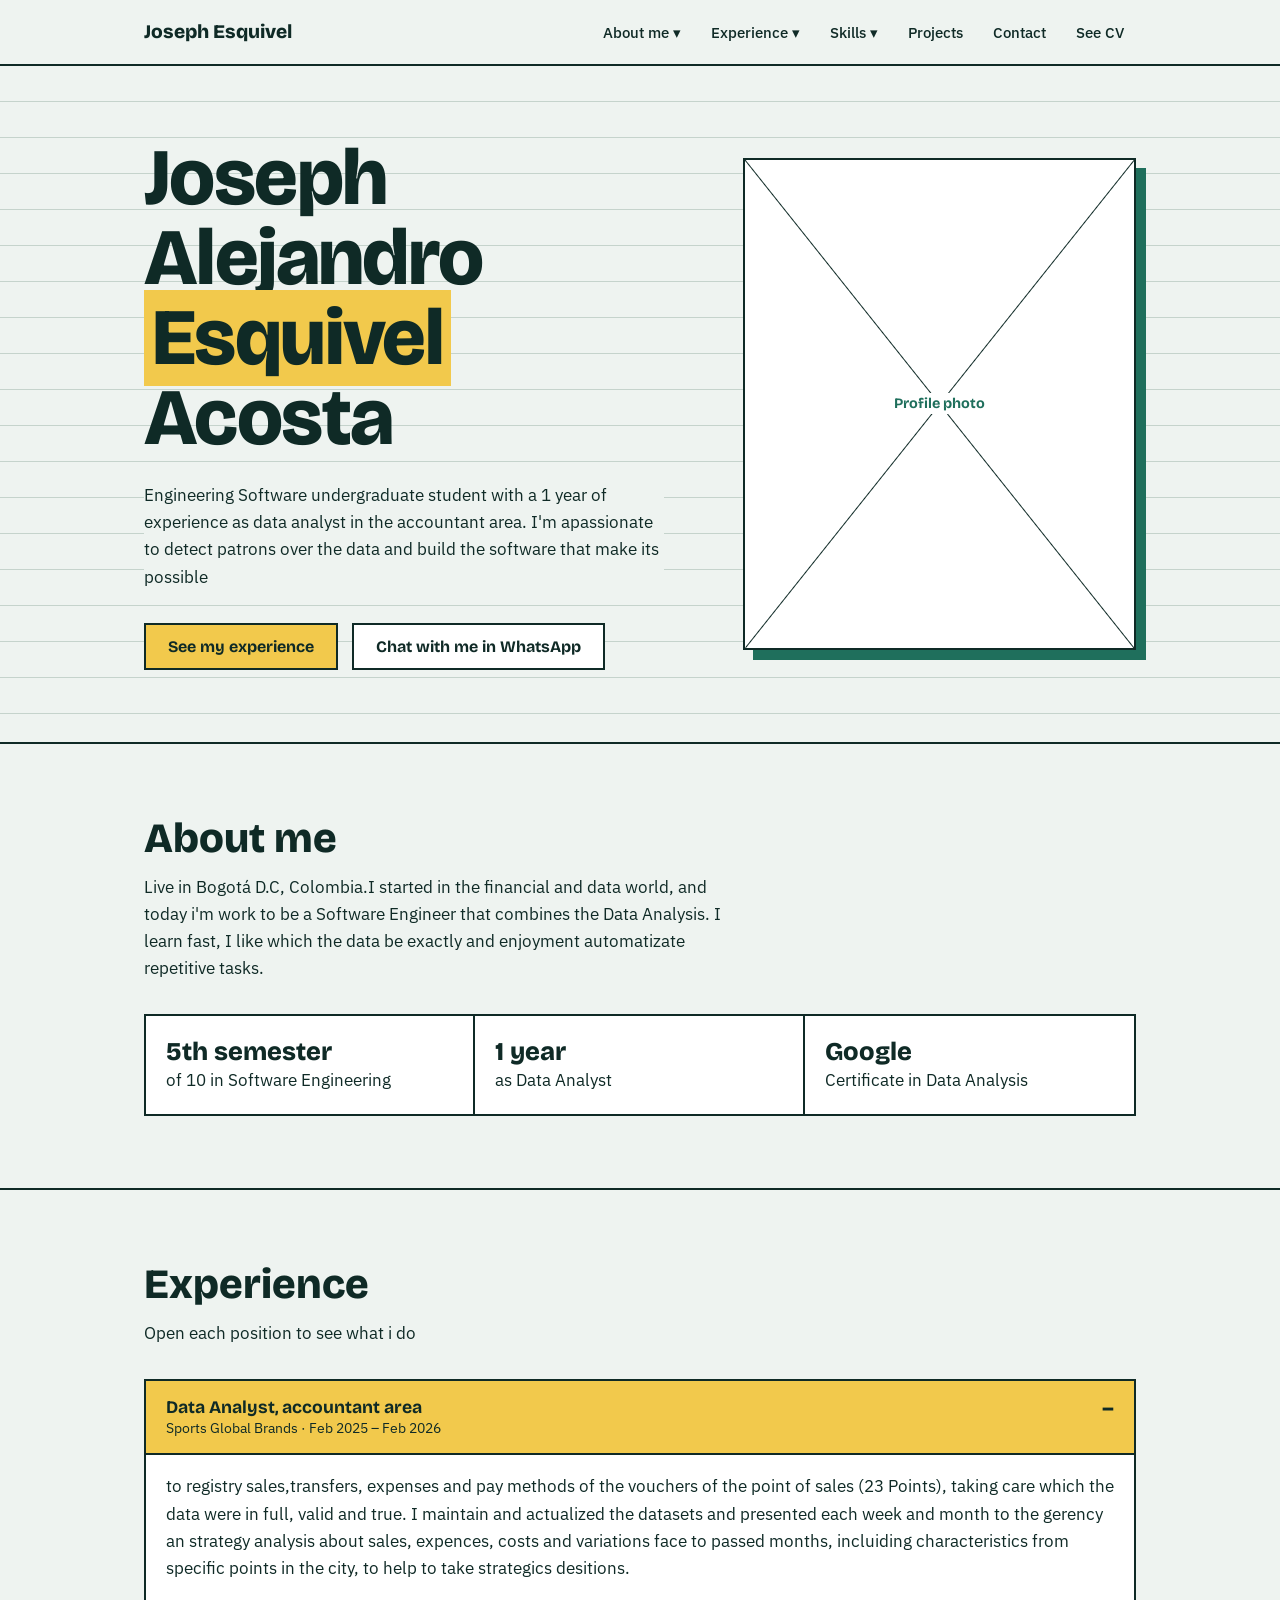
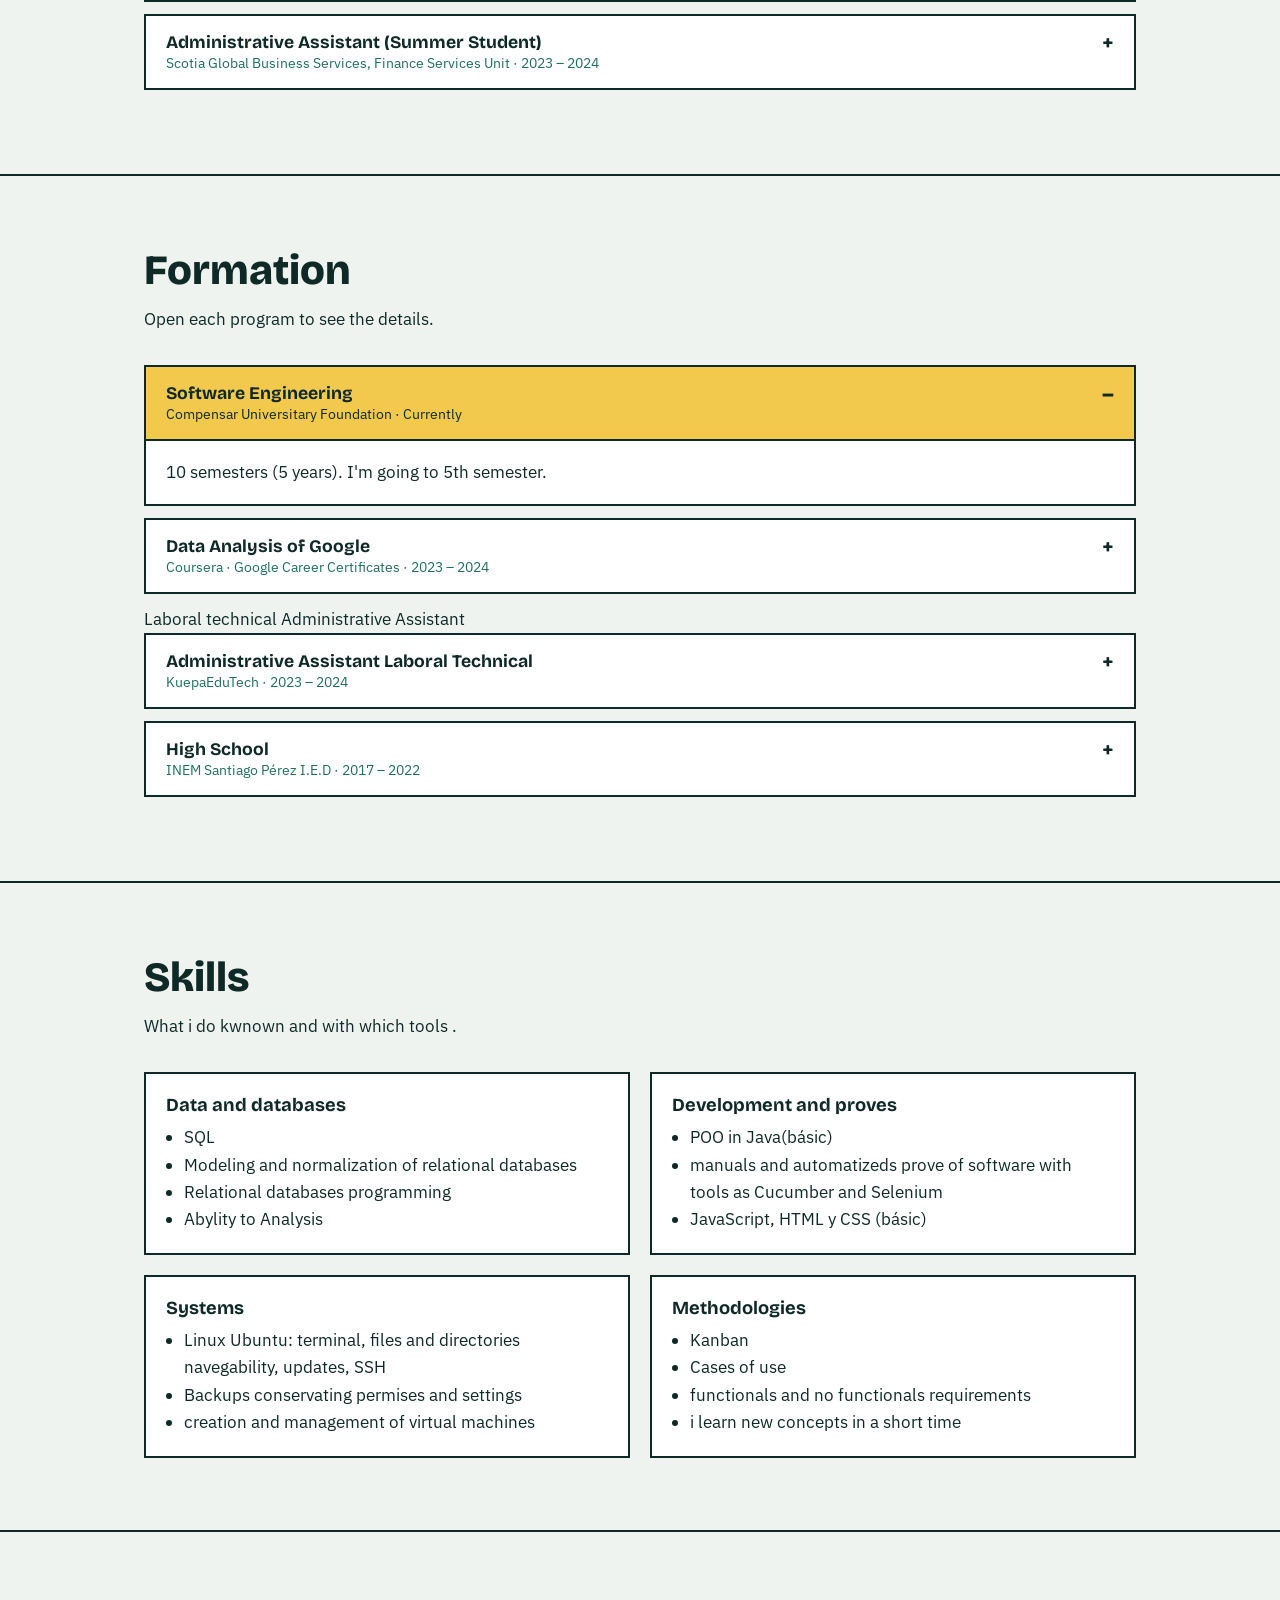
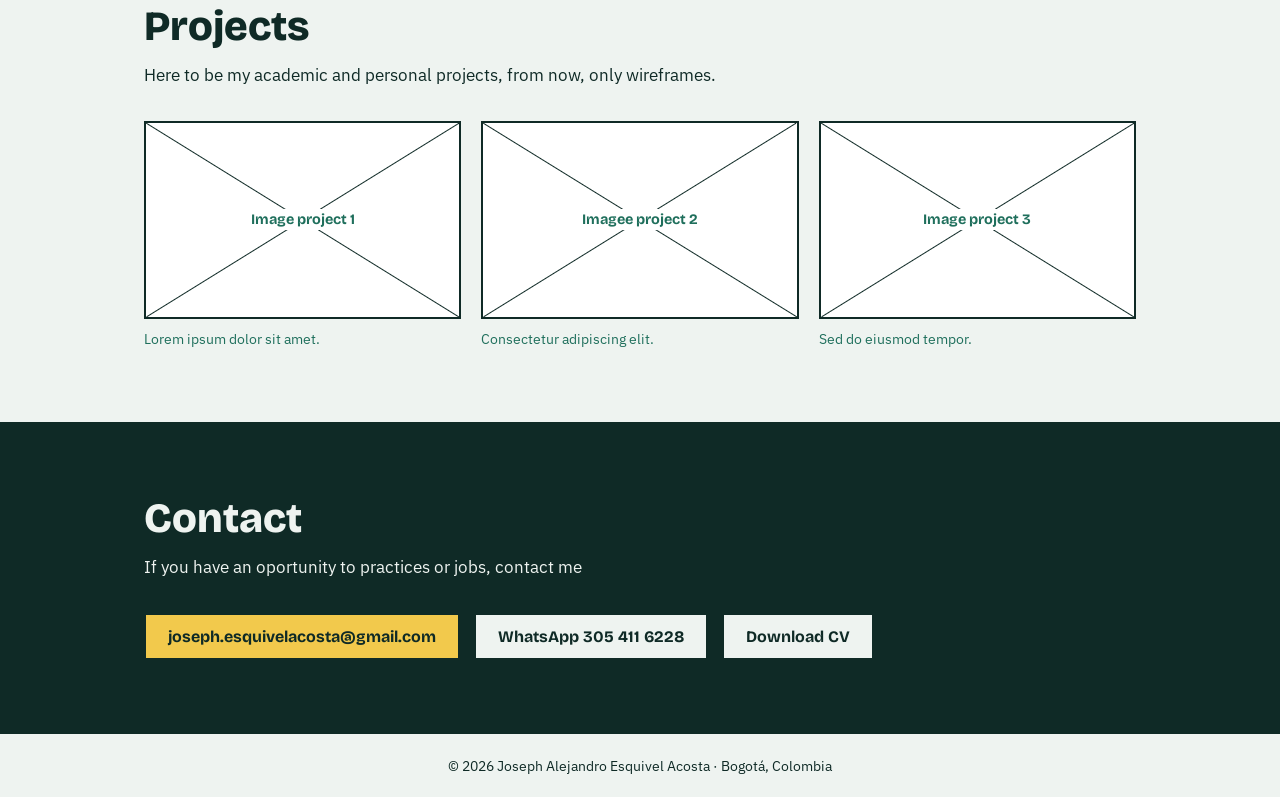
==== index.html @ 25f78097 "Add files via upload" ====
<!DOCTYPE html>
<html lang="es">
<head>
<meta charset="UTF-8">
<meta name="viewport" content="width=device-width, initial-scale=1">
<title>Joseph Esquivel | Portafolio</title>
<link rel="preconnect" href="https://fonts.googleapis.com">
<link rel="preconnect" href="https://fonts.gstatic.com" crossorigin>
<link href="https://fonts.googleapis.com/css2?family=Bricolage+Grotesque:wght@500;700;800&family=IBM+Plex+Sans:wght@400;500&display=swap" rel="stylesheet">
<link rel="stylesheet" href="styles.css">
</head>
<body>

<header>
  <nav class="wrap" aria-label="Principal">
    <a class="logo" href="index.html">Joseph Esquivel</a>
    <button class="burger" aria-expanded="false" aria-controls="menu">Menú</button>
    <ul class="menu" id="menu">
      <li>
        <button aria-expanded="false">About me</button>
        <ul class="drop">
          <li><a href="#sobre-mi">Profile<small>Software Engineering, 5th Semester </small></a></li>
          <li><a href="#formacion">Education<small>UCompensar, Google, Kuepa, INEM</small></a></li>
        </ul>
      </li>
      <li>
        <button aria-expanded="false">Experience</button>
        <ul class="drop">
          <li><a href="#sports">Sports Global Brands<small> Data Analyst accountant area · February 2025 –  February 2026</small></a></li>
          <li><a href="#scotia">Scotia Global Business Services<small>Administrative Assistant· 2023 – 2024</small></a></li>
        </ul>
      </li>
      <li>
        <button aria-expanded="false">Skills</button>
        <ul class="drop">
          <li><a href="#habilidades">Data and databases<small>SQL, modeling data, normalization data</small></a></li>
          <li><a href="#habilidades">Development and proves<small>Java, Cucumber, Selenium, web</small></a></li>
          <li><a href="#habilidades">Systems and agile methodologies <small>Linux, SSH, Virtual machines, Kanban</small></a></li>
        </ul>
      </li>
      <li><a href="#proyectos">Projects</a></li>
      <li><a href="#contacto">Contact</a></li>
      <li><a class="btn" href="CV%20Joseph%20Esquivel.pdf" target="_blank" rel="noopener">See CV</a></li>
    </ul>
  </nav>
</header>

<main>
  <div class="hero" id="inicio">
    <div class="wrap">
      <div>
        <h1>Joseph Alejandro <span>Esquivel</span> Acosta</h1>
        <p class="lead">Engineering Software undergraduate student with a 1 year of experience as data analyst in the accountant area. I'm apassionate to detect patrons over the data and build the software that make its possible</p>
        <div class="cta">
          <a class="btn" href="#experiencia">See my experience</a>
          <a class="btn alt" href="https://wa.me/573054116228" target="_blank" rel="noopener">Chat with me in WhatsApp</a>
        </div>
      </div>
      <div class="ph photo" role="img" aria-label="Espacio para foto de perfil"><span>Profile photo</span></div>
    </div>
  </div>

  <section id="sobre-mi">
    <div class="wrap">
      <h2>About me</h2>
      <p class="sub">Live in Bogotá D.C, Colombia.I started in the financial and data world, and today i'm work to be a Software Engineer that combines the Data Analysis. I learn fast, I like which the data be exactly and enjoyment automatizate repetitive tasks.</p>
      <div class="stats">
        <div><b>5th semester</b>of  10 in Software Engineering</div>
        <div><b>1 year</b>as Data Analyst</div>
        <div><b>Google</b>Certificate in Data Analysis</div>
      </div>
    </div>
  </section>

  <section id="experiencia">
    <div class="wrap">
      <h2>Experience</h2>
      <p class="sub">Open each position to see what i do</p> 
      <details id="sports" open>
        <summary><span> Data Analyst, accountant area <em>Sports Global Brands · Feb 2025 – Feb 2026</em></span></summary>
        <div class="det">to registry sales,transfers, expenses and pay methods of the vouchers of the point of sales (23 Points), taking care which the data  were in full, valid and true. I maintain and actualized the datasets and presented each week and month to the gerency an strategy analysis about sales, expences, costs and variations face to passed months, incluiding characteristics from specific points in the city, to help to take strategics desitions.</div>
      </details>
      <details id="scotia">
        <summary><span> Administrative Assistant (Summer Student)<em>Scotia Global Business Services, Finance Services Unit · 2023 – 2024</em></span></summary>
        <div class="det">I to help in the registry of vouchers by providers, and assign tax witholdings, manage legalices and smash cash box. create accountant suports and providers in the system, I do tracking emails and manage the accountant software 'PeopleSoft'. In excel, i do consults, cleaning and data manipulating about providers</div>
      </details>
    </div>
  </section>

  <section id="formacion">
    <div class="wrap">
      <h2>Formation</h2>
      <p class="sub">Open each program to see the details.</p> 
      <details open>
        <summary><span>Software Engineering<em> Compensar Universitary Foundation · Currently </em></span></summary>
        <div class="det">10 semesters (5 years). I'm going to 5th semester.</div>
      </details>
      <details>
        <summary><span>Data Analysis of Google <em>Coursera · Google Career Certificates · 2023 – 2024</em></span></summary>
        <div class="det">Certificate by 9 months,  2023-2 to 2024-1.</div>
      </details>
      Laboral technical Administrative Assistant
      <details>
        <summary><span>Administrative Assistant Laboral Technical <em>KuepaEduTech · 2023 – 2024</em></span></summary>
        <div class="det">Technical program by 1 year.</div>
      </details>
      <details>
        <summary><span>High School<em>INEM Santiago Pérez I.E.D · 2017 – 2022</em></span></summary>
        <div class="det">6 years,  2017-1 to 2022-2.</div>
      </details>
    </div>
  </section>

  <section id="habilidades">
    <div class="wrap">
      <h2>Skills</h2>
      <p class="sub">What i do kwnown and  with which tools .</p>
      <div class="skills">
        <article><h3>Data and databases</h3><ul><li>SQL</li><li>Modeling and normalization of relational databases</li><li>Relational databases programming</li><li>Abylity to Analysis</li></ul></article>
        <article><h3>Development and proves</h3><ul><li>POO in Java(básic)</li><li>manuals and automatizeds prove of software with tools as Cucumber and Selenium</li><li>JavaScript, HTML y CSS (básic)</li></ul></article>
        <article><h3>Systems</h3><ul><li>Linux Ubuntu: terminal, files and directories navegability, updates, SSH</li><li>Backups conservating permises and settings</li><li>creation and management of virtual machines</li></ul></article>
        <article><h3>Methodologies</h3><ul><li>Kanban</li><li>Cases of use</li><li>functionals and no functionals requirements</li> <li> i learn new concepts in a short time</li></ul></article>
      </div>
    </div>
  </section>

  <section id="proyectos">
    <div class="wrap">
      <h2>Projects</h2>
      <p class="sub">Here to be my academic and personal projects, from now, only wireframes.</p> 
      <div class="wire">
        <div><div class="ph"><span>Image project 1</span></div><p>Lorem ipsum dolor sit amet.</p></div>
        <div><div class="ph"><span>Imagee project 2</span></div><p>Consectetur adipiscing elit.</p></div>
        <div><div class="ph"><span>Image project  3</span></div><p>Sed do eiusmod tempor.</p></div>
      </div>
    </div>
  </section>

  <section id="contacto">
    <div class="wrap">
      <h2>Contact</h2>
      <p class="sub"> If you have an oportunity to practices or jobs, contact me</p>
      <div class="cta">
        <a class="btn" href="mailto:joseph.esquivelacosta@gmail.com">joseph.esquivelacosta@gmail.com</a>
        <a class="btn alt" href="https://wa.me/573054116228" target="_blank" rel="noopener">WhatsApp 305 411 6228</a>
        <a class="btn alt" href="CV Joseph Esquivel.pdf" target="_blank" rel="noopener">Download CV</a>
      </div>
    </div>
  </section>
</main>

<footer>© 2026 Joseph Alejandro Esquivel Acosta · Bogotá, Colombia</footer>

<script src="script.js"></script>
</body>
</html>
---- styles.css ----
:root {
  --paper: #EEF3F0;   
  --ink:   #0F2A26;   
  --green: #1F6F5C;   
  --mark:  #F2C94C;  
  --line:  #C5D3CC; 
  --white: #fff;

  --head: 'Bricolage Grotesque', 'Trebuchet MS', sans-serif; 
  --body: 'IBM Plex Sans', 'Segoe UI', sans-serif;            
}




* {
  box-sizing: border-box;
  margin: 0;
  padding: 0;
}

html {
  scroll-behavior: smooth;    
  scroll-padding-top: 72px;   
}

body {
  font-family: var(--body);
  background: var(--paper);
  color: var(--ink);
  line-height: 1.6;        
  font-size: 17px;
}

a {
  color: inherit;          
}


:focus-visible {
  outline: 3px solid var(--green);
  outline-offset: 3px;
}


.wrap {
  max-width: 1040px;
  margin: 0 auto;              
  padding: 0 24px;
}




header {
  position: sticky;           
  top: 0;
  z-index: 10;                 
  background: var(--paper);
  border-bottom: 2px solid var(--ink);
}

nav {
  display: flex;              
  align-items: center;        
  justify-content: space-between; 
  height: 64px;
}

.logo {
  font-family: var(--head);
  font-weight: 800;
  font-size: 1.2rem;
  text-decoration: none;        
}


.menu {
  display: flex;
  gap: 6px;                    
  list-style: none;          
  align-items: center;
}

.menu > li {
  position: relative;         
}


.menu button,
.menu > li > a {
  font: 500 .95rem var(--body);
  background: none;
  border: 0;
  padding: 8px 12px;
  cursor: pointer;           
  color: var(--ink);
  text-decoration: none;
  display: block;
}


.menu button:hover,
.menu > li > a:hover {
  background: var(--mark);
}


.menu button::after {
  content: " ▾";
}


.drop {
  display: none;
  position: absolute;        
  top: 100%;
  left: 0;
  min-width: 260px;
  background: var(--white);
  border: 2px solid var(--ink);
  padding: 6px;
  list-style: none;
}

.drop.open {
  display: block;           
}

.drop a {
  display: block;
  padding: 8px 10px;
  text-decoration: none;
  font-size: .92rem;
}

.drop a:hover {
  background: var(--paper);
}

.drop small {
  display: block;
  color: var(--green);
  font-size: .8rem;
}

.burger {
  display: none;
  font: 500 .95rem var(--body);
  background: var(--ink);
  color: var(--paper);
  border: 0;
  padding: 8px 14px;
  cursor: pointer;
}




.btn {
  display: inline-block;
  font: 700 1rem var(--head);
  padding: 12px 22px;
  border: 2px solid var(--ink);
  text-decoration: none;
  background: var(--mark);
  color: var(--ink);
  transition: transform .15s;  
}

.btn:hover {
  transform: translate(-2px, -2px);
  box-shadow: 4px 4px 0 var(--ink);
}


.btn.alt {
  background: var(--white);
}



.hero {
  background-image: repeating-linear-gradient(transparent 0 35px, var(--line) 35px 36px);
  border-bottom: 2px solid var(--ink);
}


.hero .wrap {
  display: grid;
  grid-template-columns: 1.4fr 1fr;
  gap: 48px;
  align-items: center;
  padding-top: 72px;
  padding-bottom: 72px;
}


.hero h1 {
  font: 800 clamp(2.6rem, 7vw, 5rem) / 1 var(--head);
  letter-spacing: -.02em;
}


.hero h1 span {
  background: var(--mark);
  padding: 0 .1em;
}


.hero p.lead {
  margin: 24px 0 32px;
  max-width: 52ch;            
  background: var(--paper); 
  display: inline-block;
}


.cta {
  display: flex;
  gap: 14px;
  flex-wrap: wrap;             
}




.ph {
  background: var(--white);
  border: 2px solid var(--ink);
  display: flex;
  align-items: center;
  justify-content: center;    
  position: relative;
  color: var(--green);
  font: 700 .9rem var(--head);
}


.ph::before,
.ph::after {
  content: "";
  position: absolute;
  inset: 0;                   
  background: linear-gradient(to top right,
              transparent calc(50% - 1px),
              var(--ink) 50%,
              transparent calc(50% + 1px));
}

.ph::after {
  transform: scaleX(-1);       
}


.ph span {
  position: relative;
  z-index: 1;
  background: var(--white);
  padding: 2px 8px;
}

.photo {
  aspect-ratio: 4 / 5;
  box-shadow: 10px 10px 0 var(--green);
}




section {
  padding: 72px 0;             
  border-bottom: 2px solid var(--ink);
}

h2 {
  font: 800 clamp(1.8rem, 4vw, 2.6rem) / 1.1 var(--head);
  margin-bottom: 12px;
}


.sub {
  max-width: 60ch;
  margin-bottom: 32px;
}




.stats {
  display: grid;
  grid-template-columns: repeat(3, 1fr);
  gap: 0;
  border: 2px solid var(--ink);
  background: var(--white);
}

.stats div {
  padding: 20px;
  border-right: 2px solid var(--ink);   
}


.stats div:last-child {
  border: 0;
}

.stats b {
  font: 800 1.6rem var(--head);
  display: block;              
}




details {
  border: 2px solid var(--ink);
  background: var(--white);
  margin-bottom: 12px;
}

summary {
  cursor: pointer;
  padding: 16px 20px;
  font: 700 1.1rem var(--head);
  list-style: none;            
  display: flex;
  justify-content: space-between;
  gap: 12px;
}


summary::-webkit-details-marker {
  display: none;
}


summary::after {
  content: "+";
  font-size: 1.4rem;
  line-height: 1;
}

details[open] summary::after {
  content: "–";
}

details[open] summary {
  background: var(--mark);
  border-bottom: 2px solid var(--ink);
}


summary em {
  font: 400 .9rem var(--body);
  font-style: normal;         
  color: var(--green);
  display: block;
}

details[open] summary em {
  color: var(--ink);
}

.det {
  padding: 18px 20px;
}



.skills {
  display: grid;
  grid-template-columns: repeat(2, 1fr);
  gap: 20px;
}

.skills article {
  border: 2px solid var(--ink);
  background: var(--white);
  padding: 20px;
}

.skills h3 {
  font: 700 1.15rem var(--head);
  margin-bottom: 8px;
}

.skills ul {
  padding-left: 18px;         
}

.wire {
  display: grid;
  grid-template-columns: repeat(3, 1fr);
  gap: 20px;
}

.wire .ph {
  aspect-ratio: 16 / 10;     
}

.wire p {
  font-size: .9rem;
  margin-top: 8px;
  color: var(--green);
}



#contacto {
  background: var(--ink);
  color: var(--paper);
}

#contacto .btn.alt {
  background: var(--paper);
}

footer {
  padding: 20px 0;
  text-align: center;
  font-size: .9rem;
}



@media (max-width: 760px) {

  /* Aparece el botón "Menú" */
  .burger {
    display: block;
  }


  .menu {
    display: none;
    position: absolute;
    top: 64px;
    left: 0;
    right: 0;
    background: var(--paper);
    flex-direction: column;
    align-items: stretch;
    border-bottom: 2px solid var(--ink);
    padding: 8px 24px 16px;
  }

  .menu.open {
    display: flex;
  }


  .drop {
    position: static;
    border-width: 0 0 0 4px;
    margin: 0 0 6px 8px;
  }


  .hero .wrap,
  .skills,
  .wire {
    grid-template-columns: 1fr;
  }

  .photo {
    max-width: 320px;
  }

  .stats {
    grid-template-columns: 1fr;
  }


  .stats div {
    border-right: 0;
    border-bottom: 2px solid var(--ink);
  }
}



@media (prefers-reduced-motion: reduce) {
  * {
    transition: none !important;
    scroll-behavior: auto !important;
  }
}
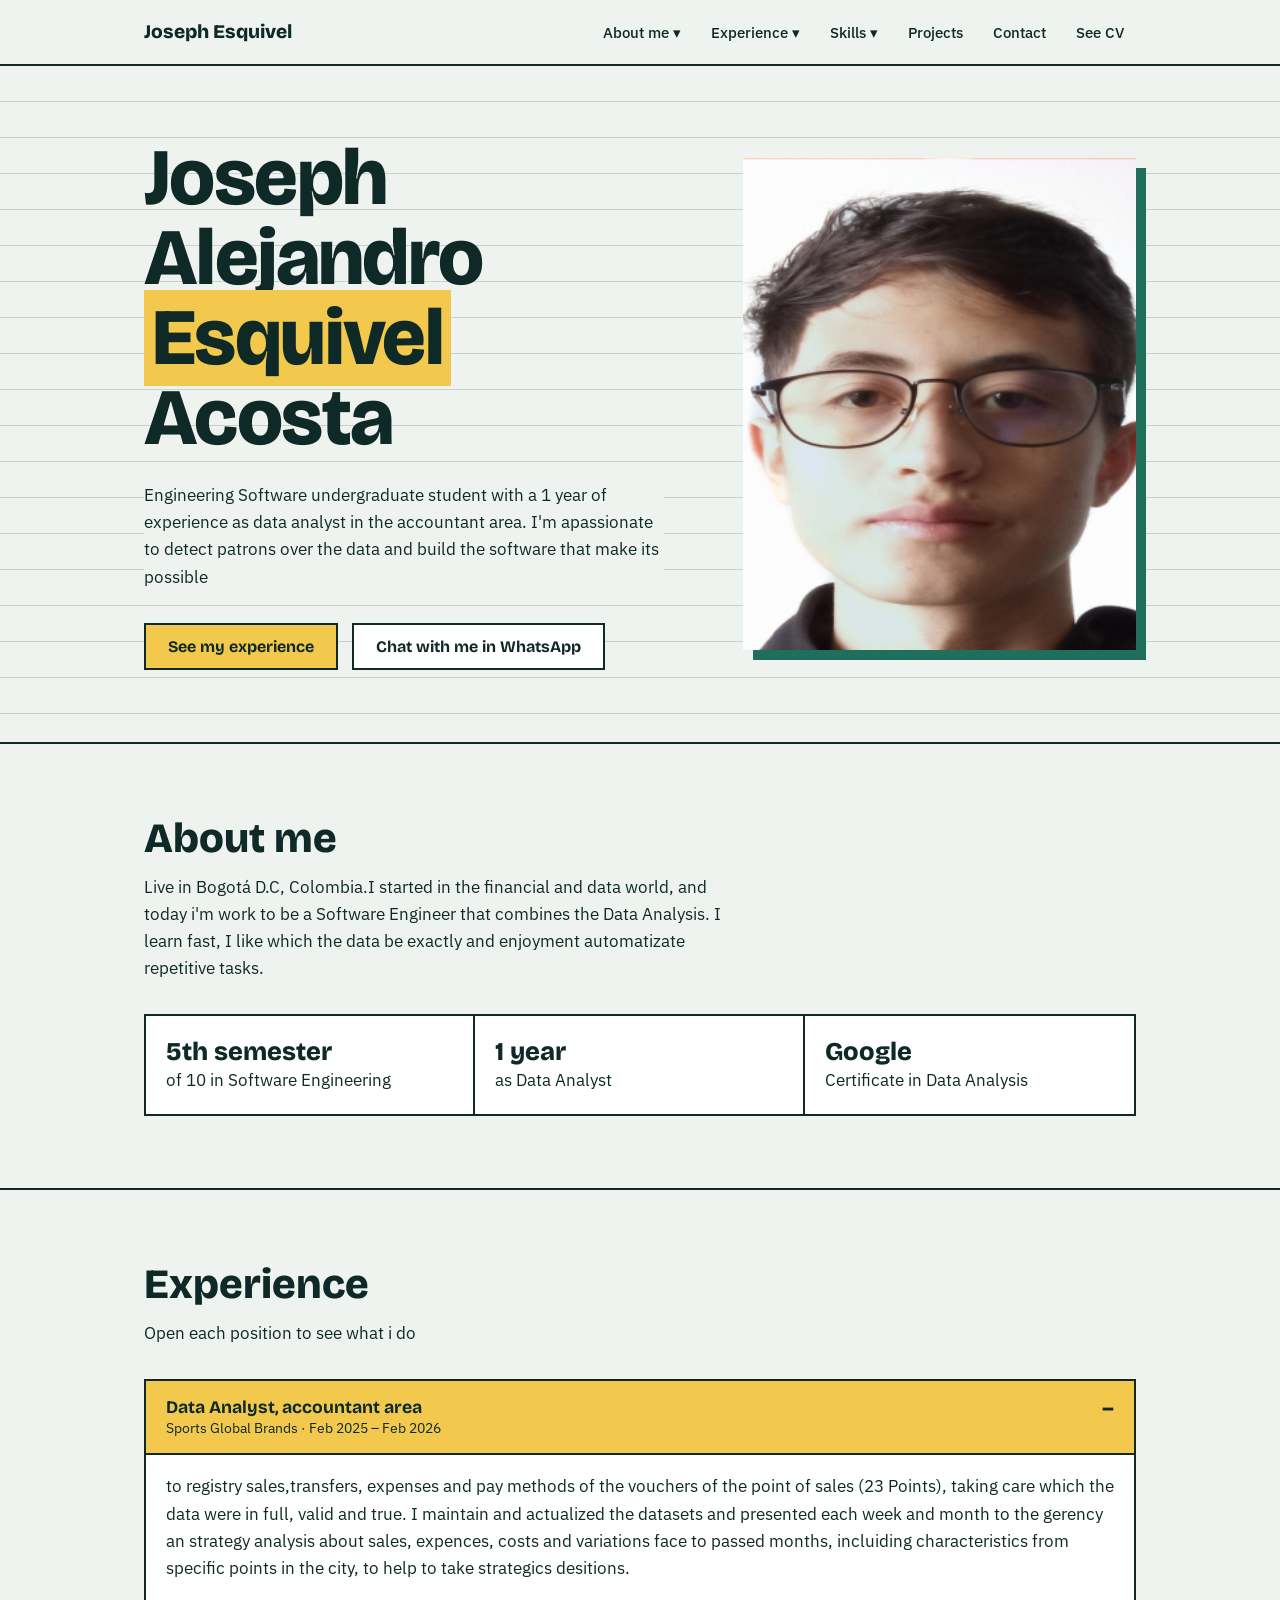
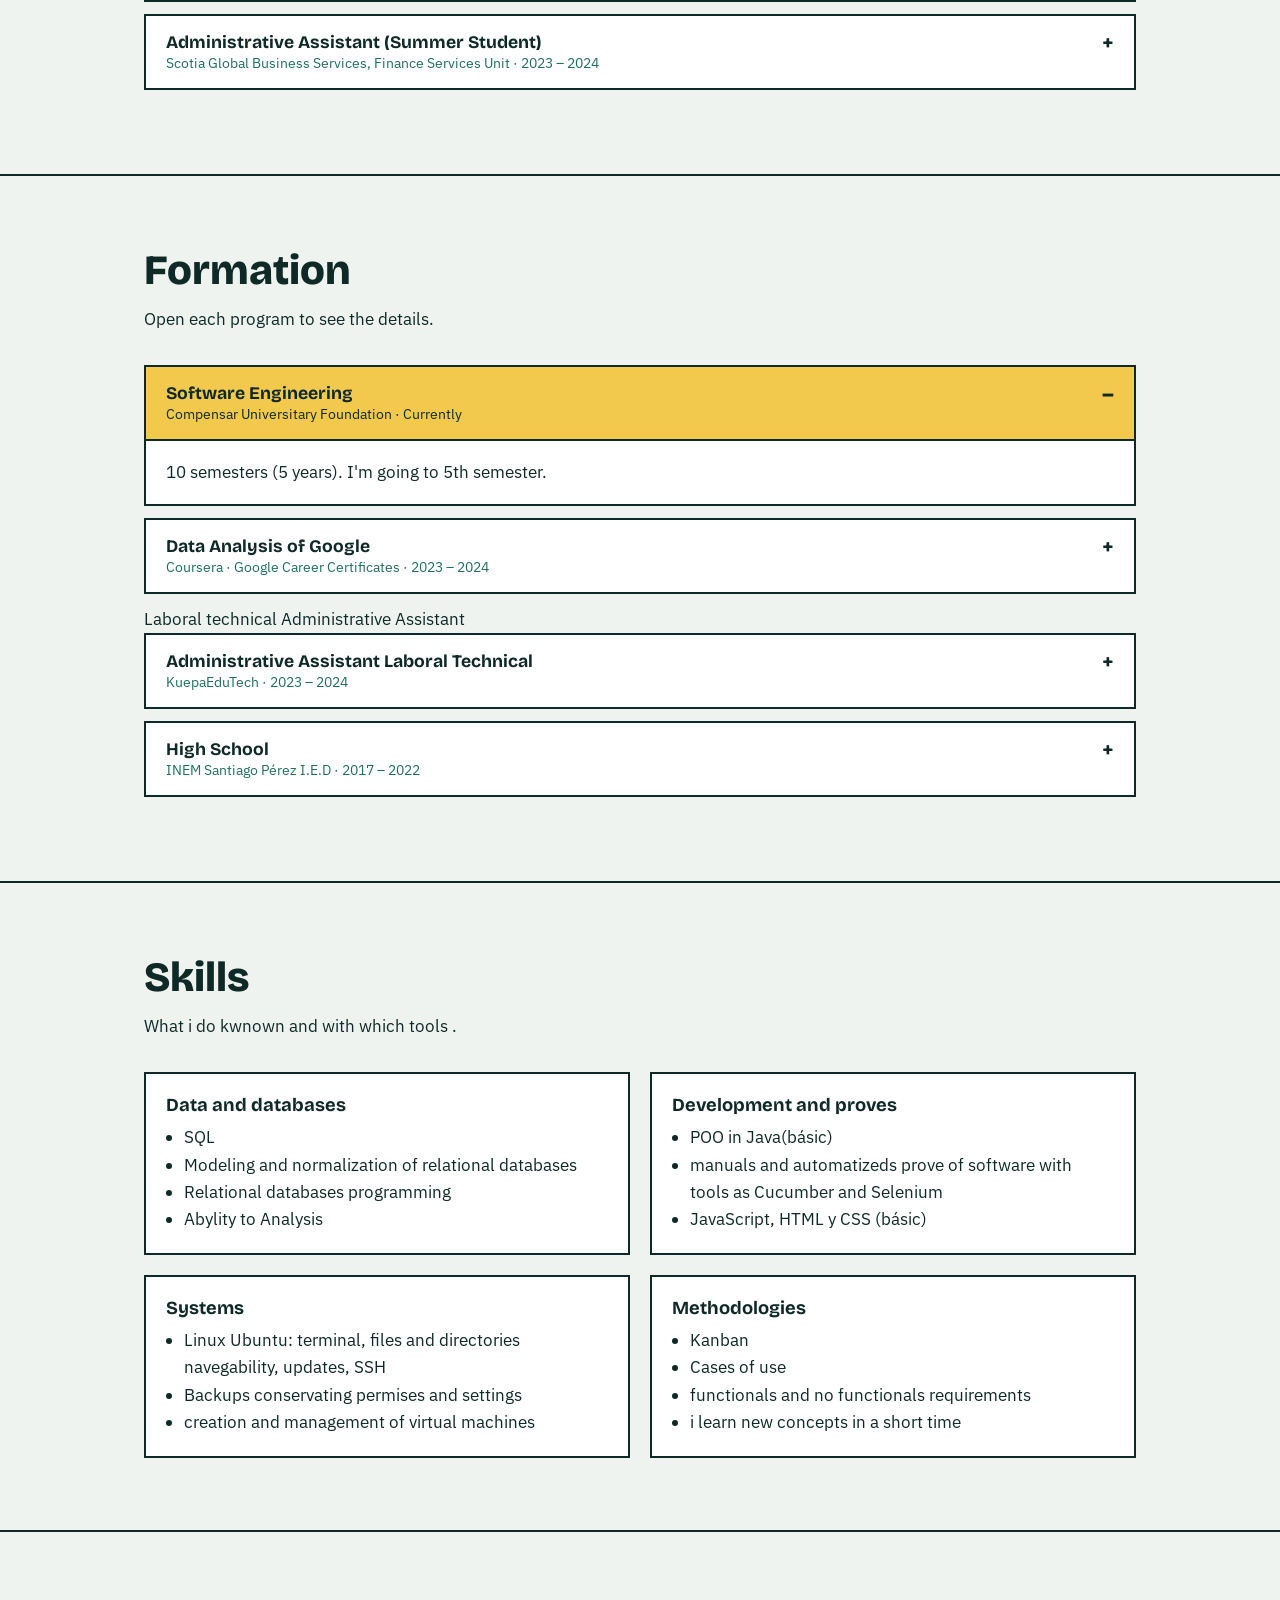
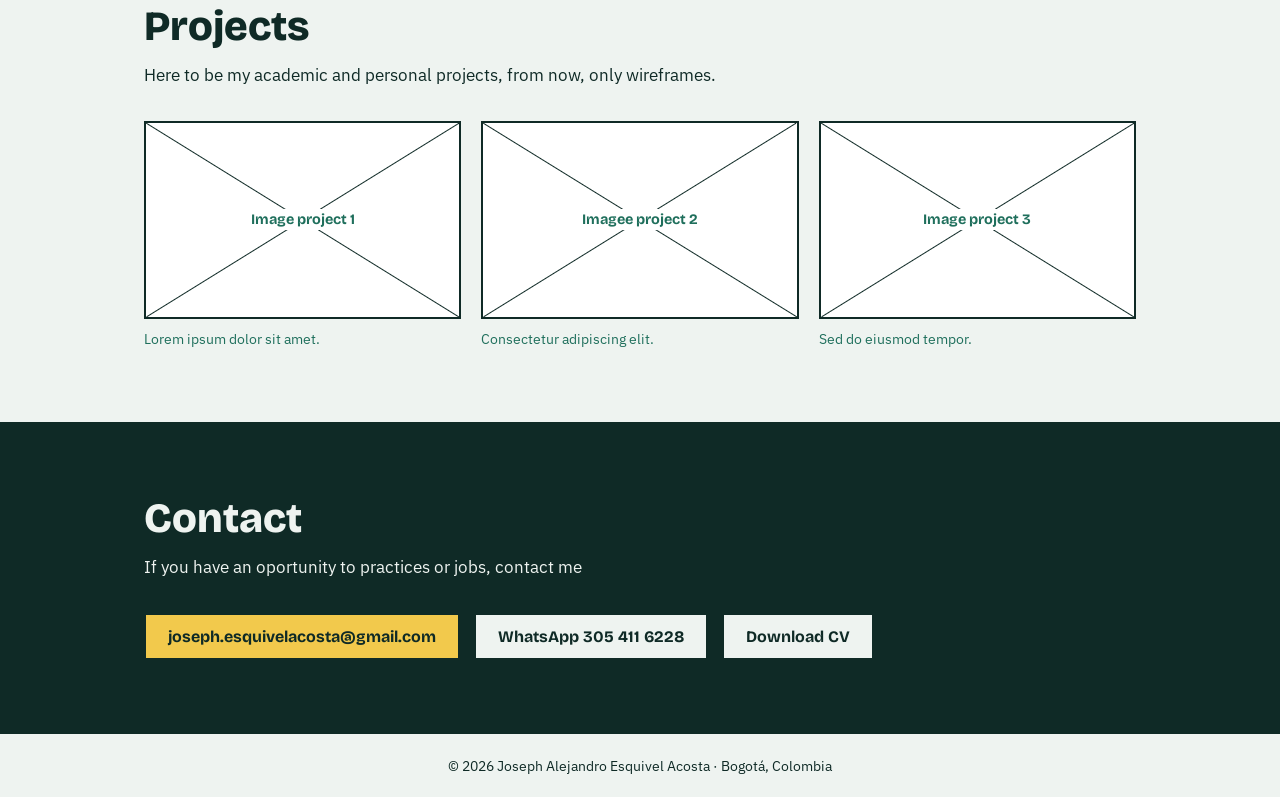
==== commit f95b0898: "Add files via upload" ====
--- a/index.html
+++ b/index.html
@@ -56,7 +56,7 @@
           <a class="btn alt" href="https://wa.me/573054116228" target="_blank" rel="noopener">Chat with me in WhatsApp</a>
         </div>
       </div>
-      <div class="ph photo" role="img" aria-label="Espacio para foto de perfil"><span>Profile photo</span></div>
+      <img class="photo" src="foto-github.png" alt="Profile photo of Joseph Esquivel">
     </div>
   </div>
 
--- a/styles.css
+++ b/styles.css
@@ -262,7 +262,10 @@
 }
 
 .photo {
+  display: block;
+  width: 100%;
   aspect-ratio: 4 / 5;
+  object-fit: cover;
   box-shadow: 10px 10px 0 var(--green);
 }
 
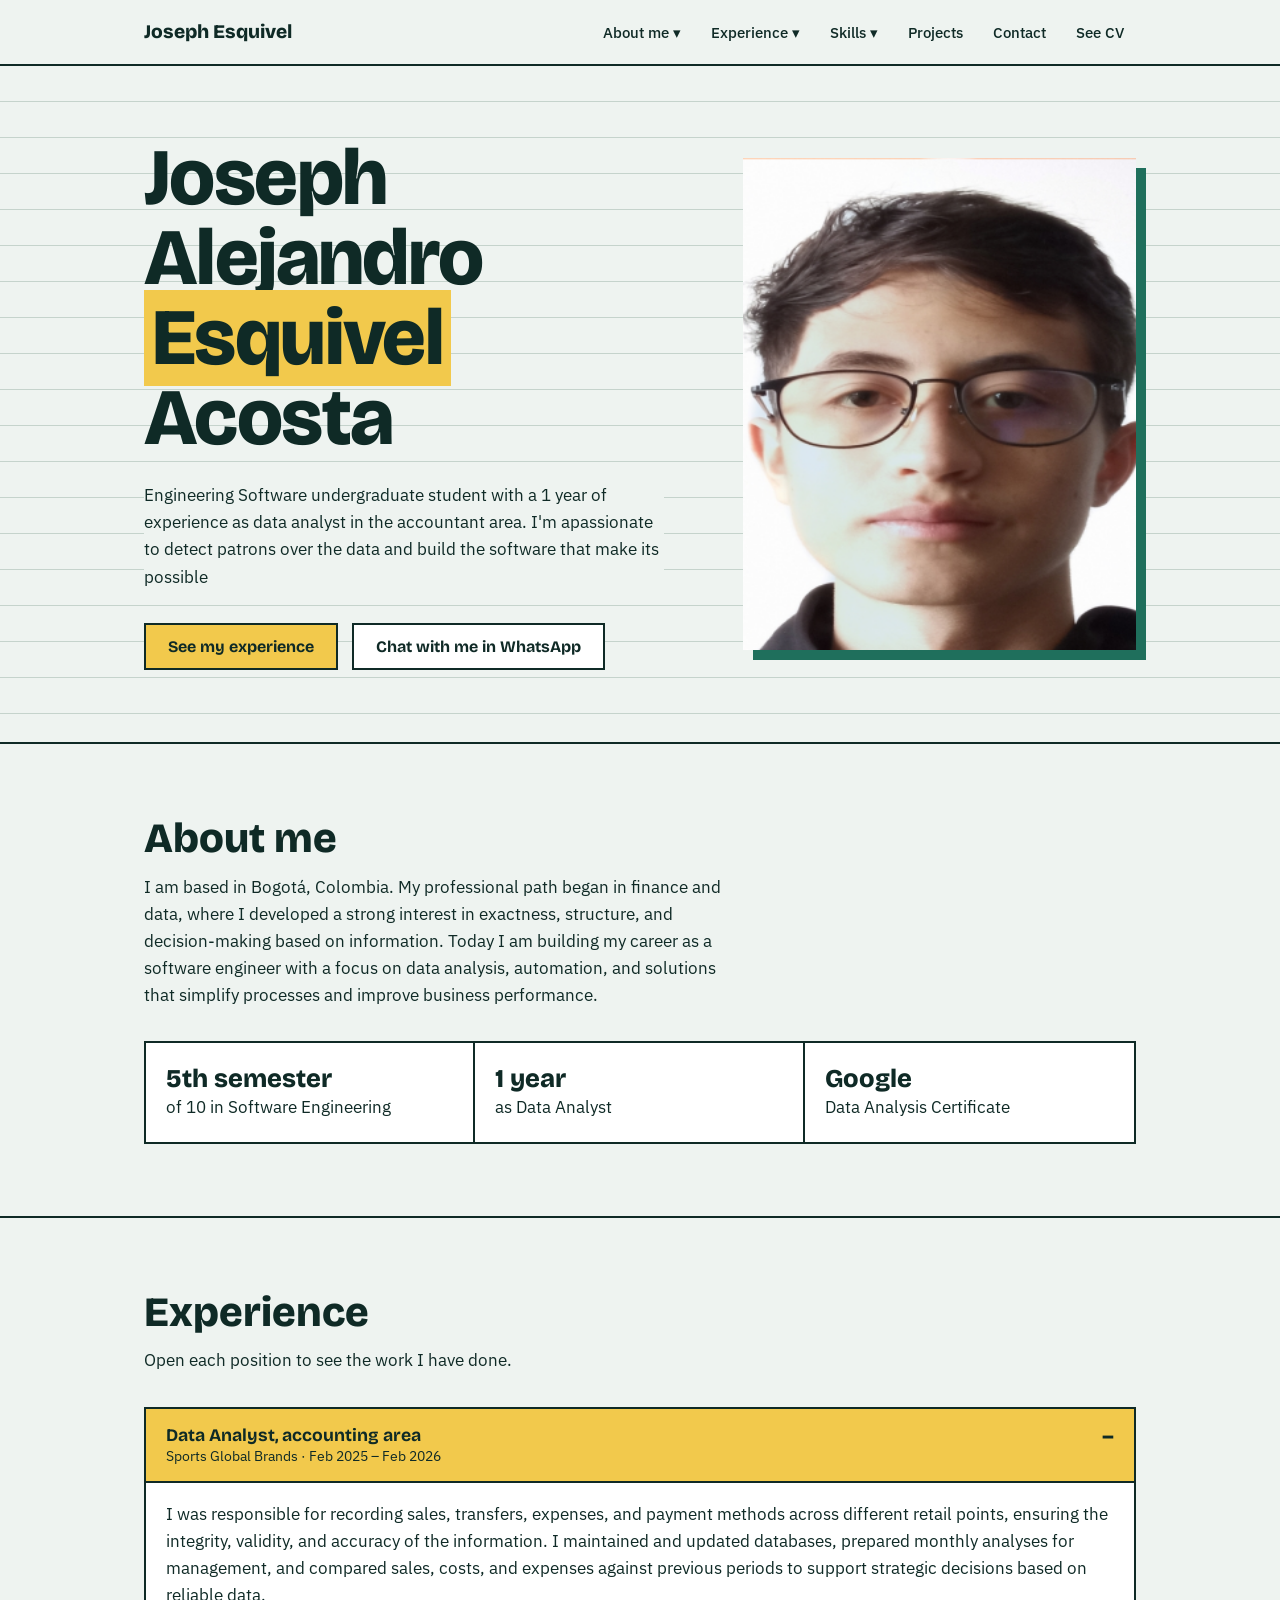
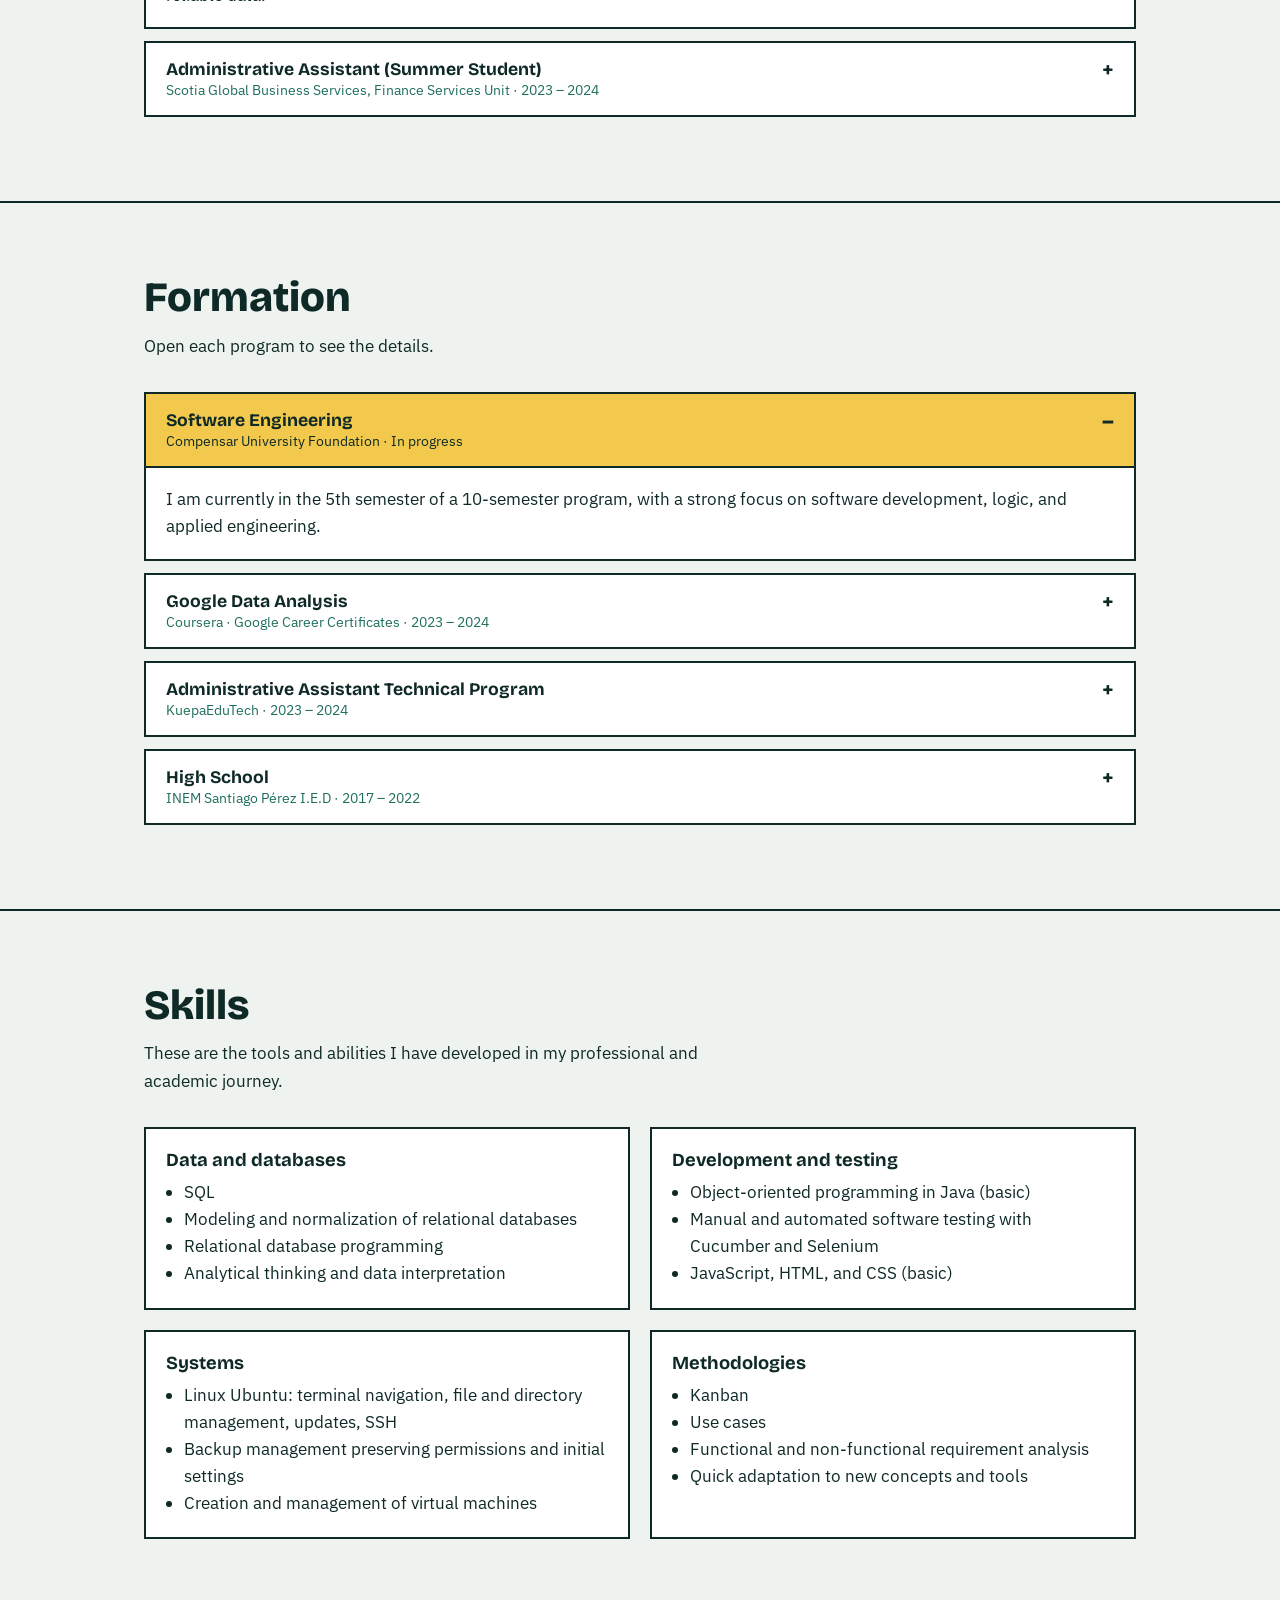
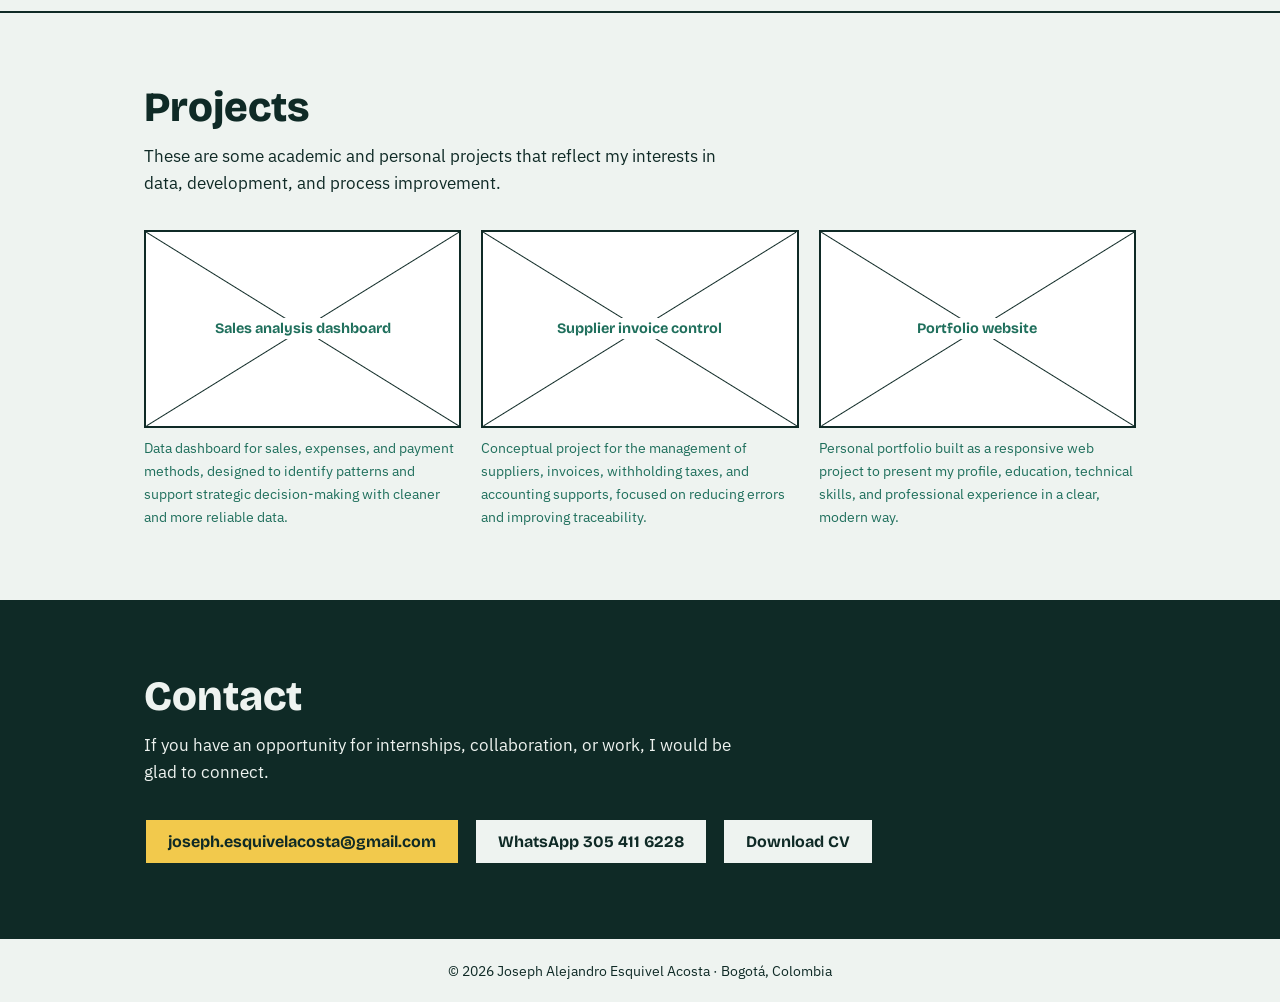
==== commit 7926cd16: "Update portfolio content with real profile and experience Co-authored-by: Copilot <223556219+Copilot" ====
--- a/index.html
+++ b/index.html
@@ -63,11 +63,11 @@
   <section id="sobre-mi">
     <div class="wrap">
       <h2>About me</h2>
-      <p class="sub">Live in Bogotá D.C, Colombia.I started in the financial and data world, and today i'm work to be a Software Engineer that combines the Data Analysis. I learn fast, I like which the data be exactly and enjoyment automatizate repetitive tasks.</p>
+      <p class="sub">I am based in Bogotá, Colombia. My professional path began in finance and data, where I developed a strong interest in exactness, structure, and decision-making based on information. Today I am building my career as a software engineer with a focus on data analysis, automation, and solutions that simplify processes and improve business performance.</p>
       <div class="stats">
-        <div><b>5th semester</b>of  10 in Software Engineering</div>
-        <div><b>1 year</b>as Data Analyst</div>
-        <div><b>Google</b>Certificate in Data Analysis</div>
+        <div><b>5th semester</b> of 10 in Software Engineering</div>
+        <div><b>1 year</b> as Data Analyst</div>
+        <div><b>Google</b> Data Analysis Certificate</div>
       </div>
     </div>
   </section>
@@ -75,14 +75,14 @@
   <section id="experiencia">
     <div class="wrap">
       <h2>Experience</h2>
-      <p class="sub">Open each position to see what i do</p> 
+      <p class="sub">Open each position to see the work I have done.</p>
       <details id="sports" open>
-        <summary><span> Data Analyst, accountant area <em>Sports Global Brands · Feb 2025 – Feb 2026</em></span></summary>
-        <div class="det">to registry sales,transfers, expenses and pay methods of the vouchers of the point of sales (23 Points), taking care which the data  were in full, valid and true. I maintain and actualized the datasets and presented each week and month to the gerency an strategy analysis about sales, expences, costs and variations face to passed months, incluiding characteristics from specific points in the city, to help to take strategics desitions.</div>
+        <summary><span> Data Analyst, accounting area <em>Sports Global Brands · Feb 2025 – Feb 2026</em></span></summary>
+        <div class="det">I was responsible for recording sales, transfers, expenses, and payment methods across different retail points, ensuring the integrity, validity, and accuracy of the information. I maintained and updated databases, prepared monthly analyses for management, and compared sales, costs, and expenses against previous periods to support strategic decisions based on reliable data.</div>
       </details>
       <details id="scotia">
         <summary><span> Administrative Assistant (Summer Student)<em>Scotia Global Business Services, Finance Services Unit · 2023 – 2024</em></span></summary>
-        <div class="det">I to help in the registry of vouchers by providers, and assign tax witholdings, manage legalices and smash cash box. create accountant suports and providers in the system, I do tracking emails and manage the accountant software 'PeopleSoft'. In excel, i do consults, cleaning and data manipulating about providers</div>
+        <div class="det">I supported the registration of supplier invoices, assignment of withholding taxes, legalizations, petty cash operations, and accounting support. I created supplier records in the accounting system, managed email follow-ups, and worked with PeopleSoft to validate and organize financial information. In Excel, I performed queries, cleanup, and data manipulation of supplier-related records.</div>
       </details>
     </div>
   </section>
@@ -90,23 +90,22 @@
   <section id="formacion">
     <div class="wrap">
       <h2>Formation</h2>
-      <p class="sub">Open each program to see the details.</p> 
+      <p class="sub">Open each program to see the details.</p>
       <details open>
-        <summary><span>Software Engineering<em> Compensar Universitary Foundation · Currently </em></span></summary>
-        <div class="det">10 semesters (5 years). I'm going to 5th semester.</div>
+        <summary><span>Software Engineering<em> Compensar University Foundation · In progress</em></span></summary>
+        <div class="det">I am currently in the 5th semester of a 10-semester program, with a strong focus on software development, logic, and applied engineering.</div>
       </details>
       <details>
-        <summary><span>Data Analysis of Google <em>Coursera · Google Career Certificates · 2023 – 2024</em></span></summary>
-        <div class="det">Certificate by 9 months,  2023-2 to 2024-1.</div>
+        <summary><span>Google Data Analysis <em>Coursera · Google Career Certificates · 2023 – 2024</em></span></summary>
+        <div class="det">I completed a 9-month program focused on data analysis, cleaning, visualization, and decision-making based on metrics and business context.</div>
       </details>
-      Laboral technical Administrative Assistant
       <details>
-        <summary><span>Administrative Assistant Laboral Technical <em>KuepaEduTech · 2023 – 2024</em></span></summary>
-        <div class="det">Technical program by 1 year.</div>
+        <summary><span>Administrative Assistant Technical Program <em>KuepaEduTech · 2023 – 2024</em></span></summary>
+        <div class="det">This program strengthened my administrative, operational, and organizational foundations, especially in the management of information and support processes.</div>
       </details>
       <details>
         <summary><span>High School<em>INEM Santiago Pérez I.E.D · 2017 – 2022</em></span></summary>
-        <div class="det">6 years,  2017-1 to 2022-2.</div>
+        <div class="det">I completed my secondary education with a focus on academic development and the preparation for higher education.</div>
       </details>
     </div>
   </section>
@@ -114,12 +113,12 @@
   <section id="habilidades">
     <div class="wrap">
       <h2>Skills</h2>
-      <p class="sub">What i do kwnown and  with which tools .</p>
+      <p class="sub">These are the tools and abilities I have developed in my professional and academic journey.</p>
       <div class="skills">
-        <article><h3>Data and databases</h3><ul><li>SQL</li><li>Modeling and normalization of relational databases</li><li>Relational databases programming</li><li>Abylity to Analysis</li></ul></article>
-        <article><h3>Development and proves</h3><ul><li>POO in Java(básic)</li><li>manuals and automatizeds prove of software with tools as Cucumber and Selenium</li><li>JavaScript, HTML y CSS (básic)</li></ul></article>
-        <article><h3>Systems</h3><ul><li>Linux Ubuntu: terminal, files and directories navegability, updates, SSH</li><li>Backups conservating permises and settings</li><li>creation and management of virtual machines</li></ul></article>
-        <article><h3>Methodologies</h3><ul><li>Kanban</li><li>Cases of use</li><li>functionals and no functionals requirements</li> <li> i learn new concepts in a short time</li></ul></article>
+        <article><h3>Data and databases</h3><ul><li>SQL</li><li>Modeling and normalization of relational databases</li><li>Relational database programming</li><li>Analytical thinking and data interpretation</li></ul></article>
+        <article><h3>Development and testing</h3><ul><li>Object-oriented programming in Java (basic)</li><li>Manual and automated software testing with Cucumber and Selenium</li><li>JavaScript, HTML, and CSS (basic)</li></ul></article>
+        <article><h3>Systems</h3><ul><li>Linux Ubuntu: terminal navigation, file and directory management, updates, SSH</li><li>Backup management preserving permissions and initial settings</li><li>Creation and management of virtual machines</li></ul></article>
+        <article><h3>Methodologies</h3><ul><li>Kanban</li><li>Use cases</li><li>Functional and non-functional requirement analysis</li><li>Quick adaptation to new concepts and tools</li></ul></article>
       </div>
     </div>
   </section>
@@ -127,11 +126,11 @@
   <section id="proyectos">
     <div class="wrap">
       <h2>Projects</h2>
-      <p class="sub">Here to be my academic and personal projects, from now, only wireframes.</p> 
+      <p class="sub">These are some academic and personal projects that reflect my interests in data, development, and process improvement.</p>
       <div class="wire">
-        <div><div class="ph"><span>Image project 1</span></div><p>Lorem ipsum dolor sit amet.</p></div>
-        <div><div class="ph"><span>Imagee project 2</span></div><p>Consectetur adipiscing elit.</p></div>
-        <div><div class="ph"><span>Image project  3</span></div><p>Sed do eiusmod tempor.</p></div>
+        <div><div class="ph"><span>Sales analysis dashboard</span></div><p>Data dashboard for sales, expenses, and payment methods, designed to identify patterns and support strategic decision-making with cleaner and more reliable data.</p></div>
+        <div><div class="ph"><span>Supplier invoice control</span></div><p>Conceptual project for the management of suppliers, invoices, withholding taxes, and accounting supports, focused on reducing errors and improving traceability.</p></div>
+        <div><div class="ph"><span>Portfolio website</span></div><p>Personal portfolio built as a responsive web project to present my profile, education, technical skills, and professional experience in a clear, modern way.</p></div>
       </div>
     </div>
   </section>
@@ -139,7 +138,7 @@
   <section id="contacto">
     <div class="wrap">
       <h2>Contact</h2>
-      <p class="sub"> If you have an oportunity to practices or jobs, contact me</p>
+      <p class="sub">If you have an opportunity for internships, collaboration, or work, I would be glad to connect.</p>
       <div class="cta">
         <a class="btn" href="mailto:joseph.esquivelacosta@gmail.com">joseph.esquivelacosta@gmail.com</a>
         <a class="btn alt" href="https://wa.me/573054116228" target="_blank" rel="noopener">WhatsApp 305 411 6228</a>
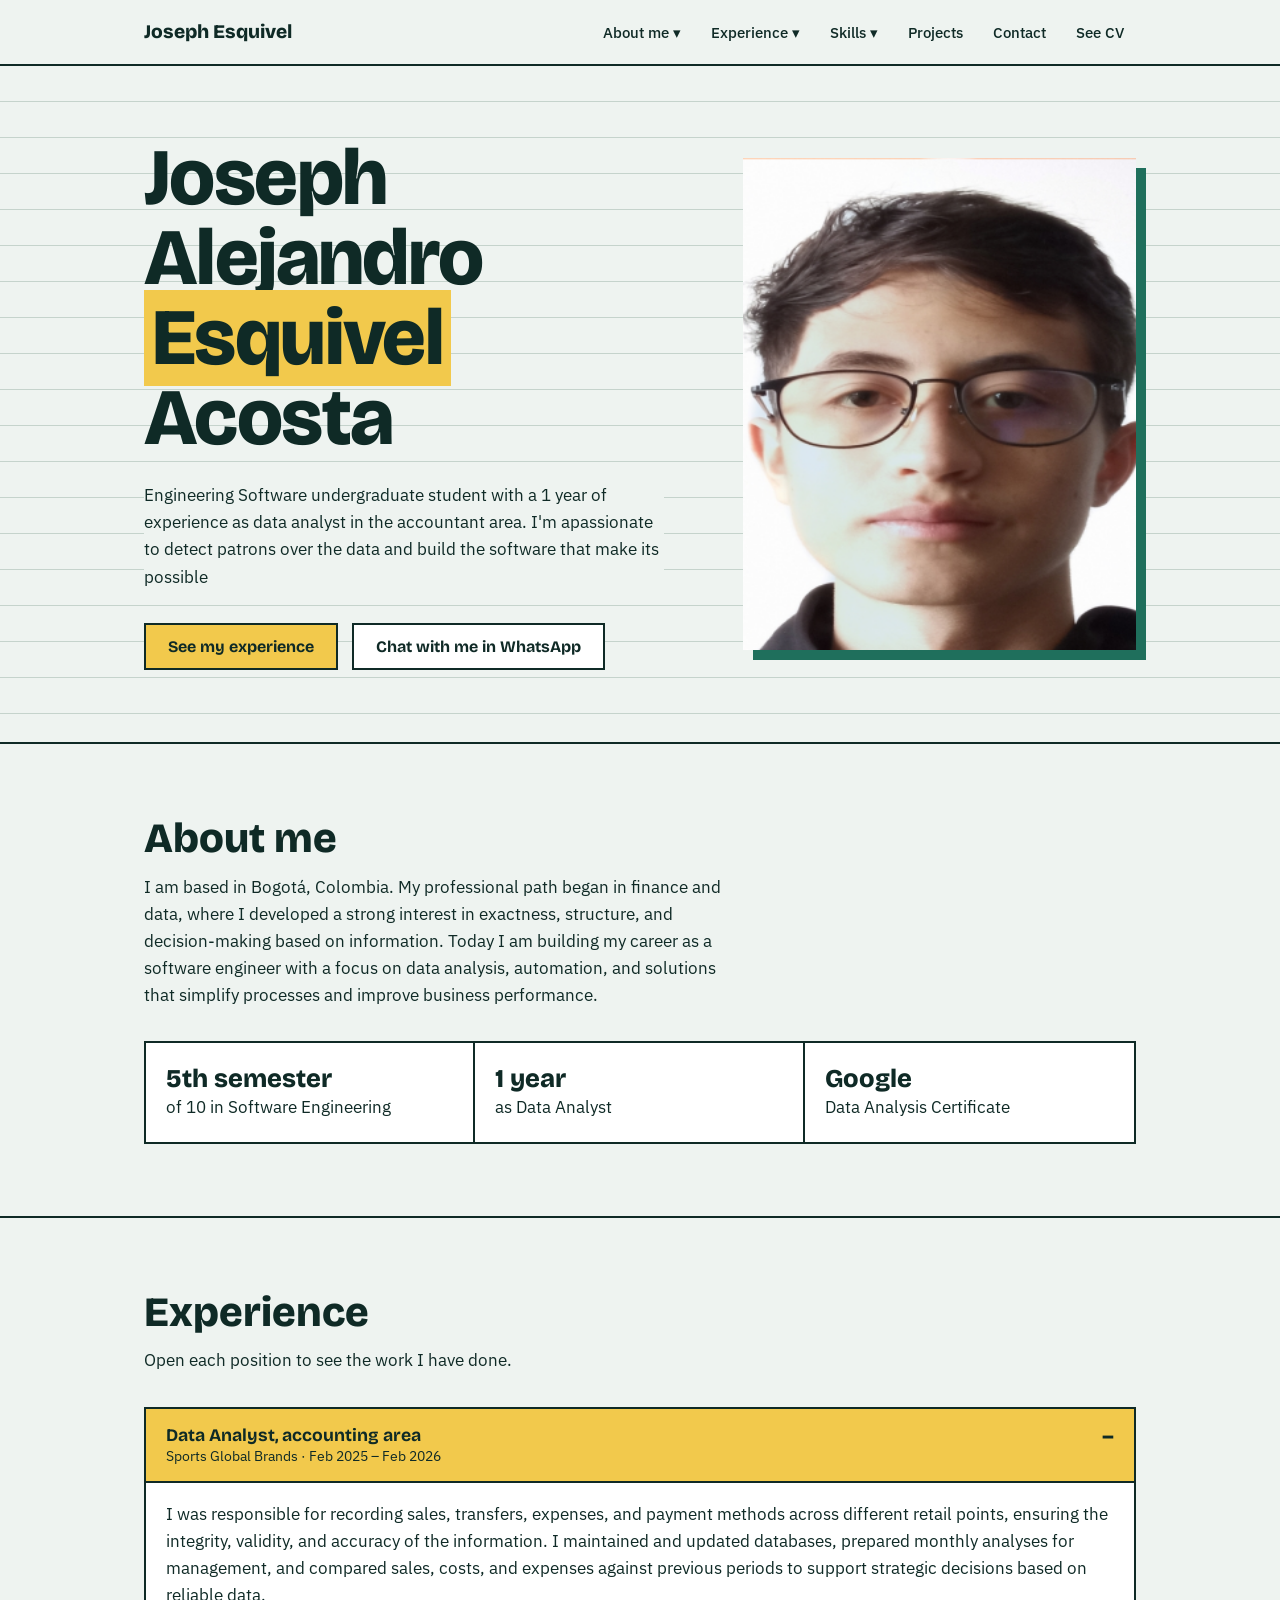
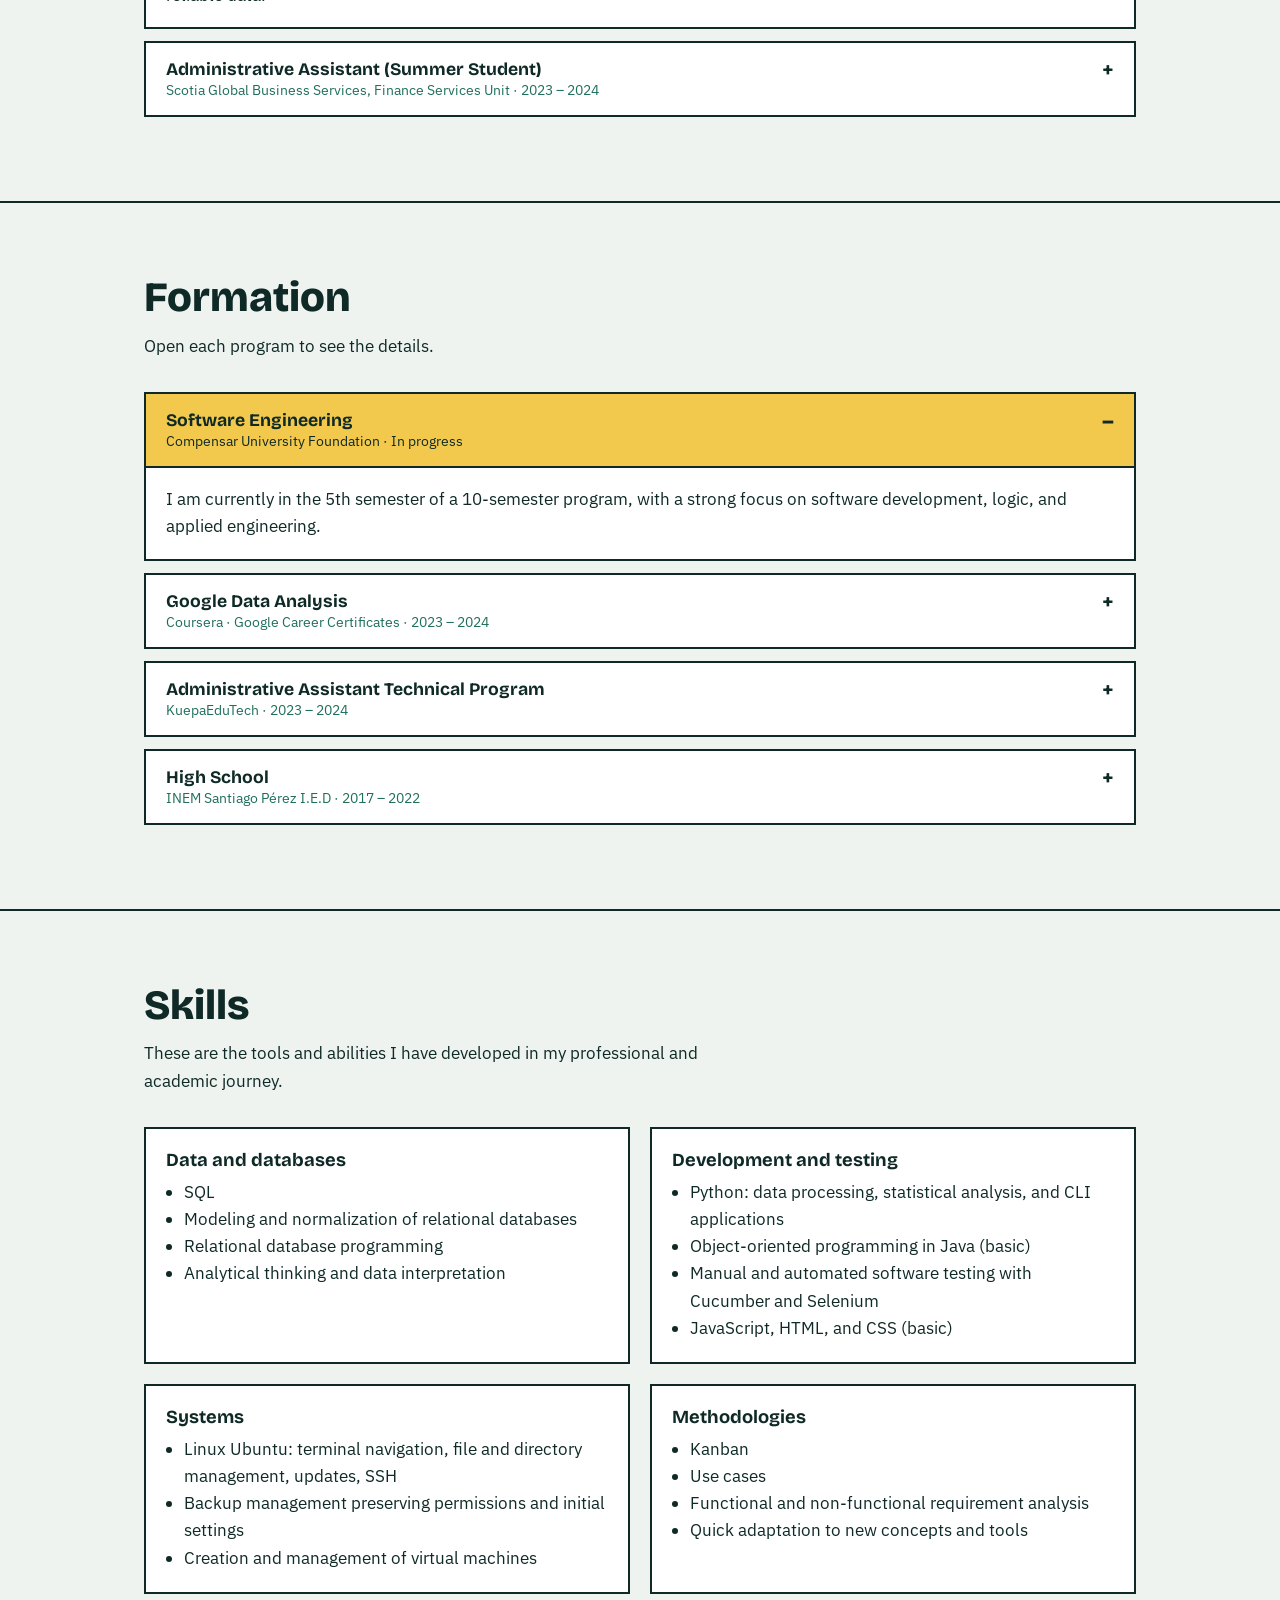
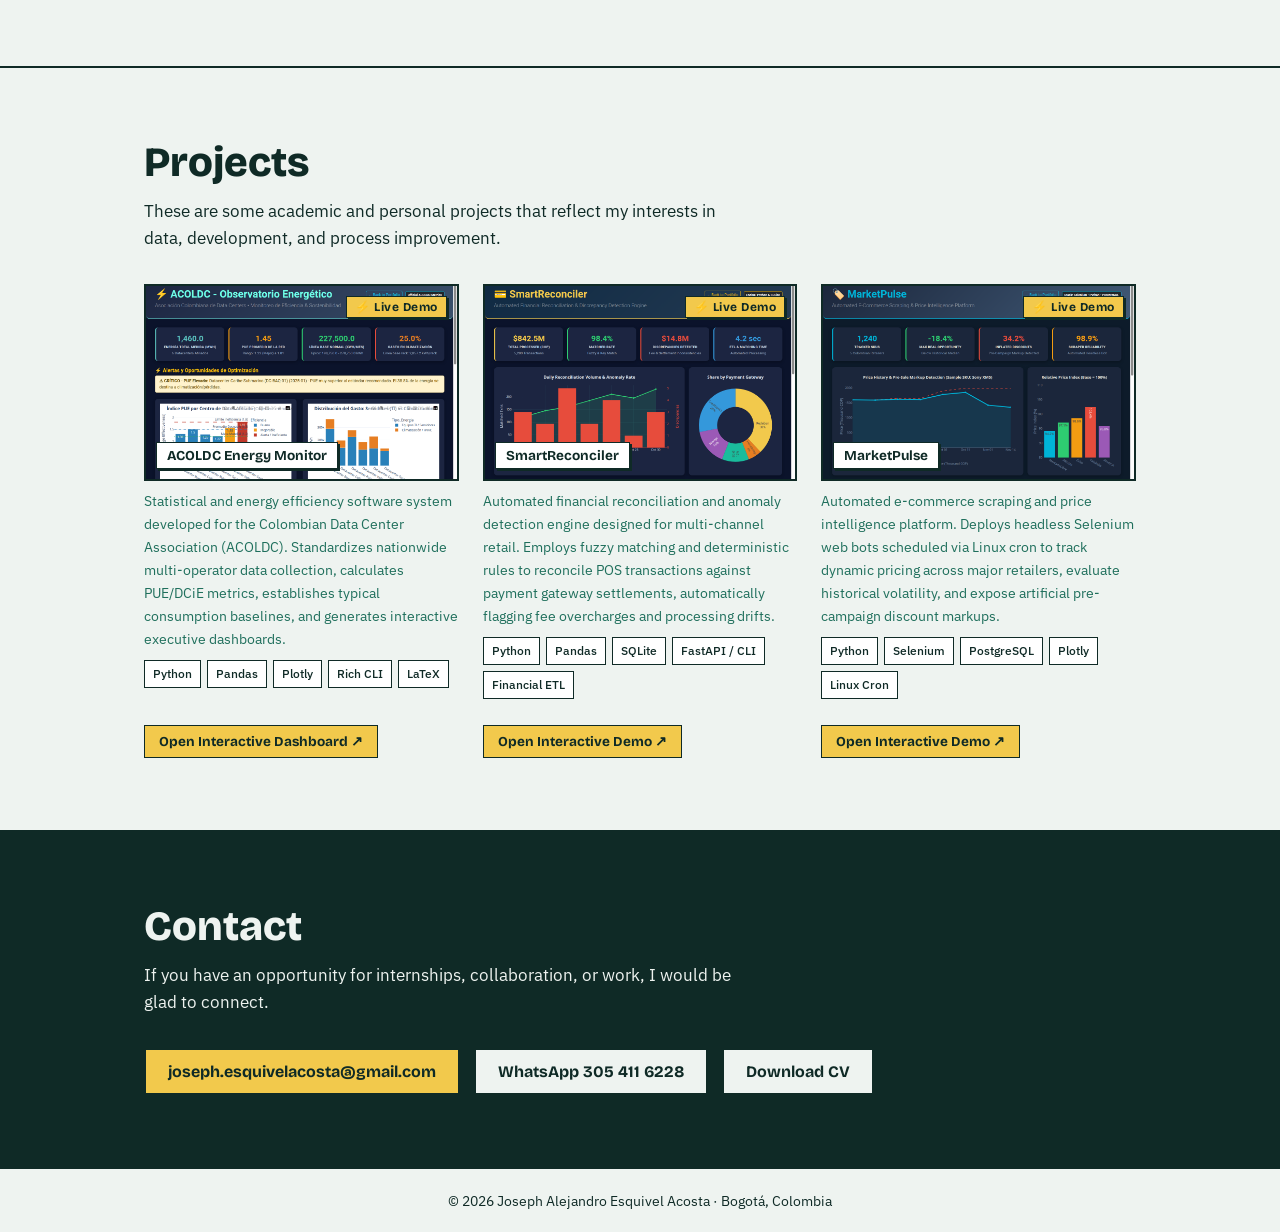
==== commit f703412d: "Actualizar portafolio y publicar proyectos Co-authored-by: Copilot <223556219+Copilot@users.noreply." ====
--- a/index.html
+++ b/index.html
@@ -40,7 +40,7 @@
       </li>
       <li><a href="#proyectos">Projects</a></li>
       <li><a href="#contacto">Contact</a></li>
-      <li><a class="btn" href="CV%20Joseph%20Esquivel.pdf" target="_blank" rel="noopener">See CV</a></li>
+      <li><a class="btn" href="Joseph%20Esquivel%20CV.pdf" target="_blank" rel="noopener">See CV</a></li>
     </ul>
   </nav>
 </header>
@@ -116,7 +116,7 @@
       <p class="sub">These are the tools and abilities I have developed in my professional and academic journey.</p>
       <div class="skills">
         <article><h3>Data and databases</h3><ul><li>SQL</li><li>Modeling and normalization of relational databases</li><li>Relational database programming</li><li>Analytical thinking and data interpretation</li></ul></article>
-        <article><h3>Development and testing</h3><ul><li>Object-oriented programming in Java (basic)</li><li>Manual and automated software testing with Cucumber and Selenium</li><li>JavaScript, HTML, and CSS (basic)</li></ul></article>
+        <article><h3>Development and testing</h3><ul><li>Python: data processing, statistical analysis, and CLI applications</li><li>Object-oriented programming in Java (basic)</li><li>Manual and automated software testing with Cucumber and Selenium</li><li>JavaScript, HTML, and CSS (basic)</li></ul></article>
         <article><h3>Systems</h3><ul><li>Linux Ubuntu: terminal navigation, file and directory management, updates, SSH</li><li>Backup management preserving permissions and initial settings</li><li>Creation and management of virtual machines</li></ul></article>
         <article><h3>Methodologies</h3><ul><li>Kanban</li><li>Use cases</li><li>Functional and non-functional requirement analysis</li><li>Quick adaptation to new concepts and tools</li></ul></article>
       </div>
@@ -128,9 +128,66 @@
       <h2>Projects</h2>
       <p class="sub">These are some academic and personal projects that reflect my interests in data, development, and process improvement.</p>
       <div class="wire">
-        <div><div class="ph"><span>Sales analysis dashboard</span></div><p>Data dashboard for sales, expenses, and payment methods, designed to identify patterns and support strategic decision-making with cleaner and more reliable data.</p></div>
-        <div><div class="ph"><span>Supplier invoice control</span></div><p>Conceptual project for the management of suppliers, invoices, withholding taxes, and accounting supports, focused on reducing errors and improving traceability.</p></div>
-        <div><div class="ph"><span>Portfolio website</span></div><p>Personal portfolio built as a responsive web project to present my profile, education, technical skills, and professional experience in a clear, modern way.</p></div>
+        <div>
+          <a href="acoldc-dashboard.html" target="_blank" rel="noopener" class="ph-link" title="Open ACOLDC Interactive Dashboard">
+            <div class="ph ph-image">
+              <img src="acoldc-preview.png" alt="ACOLDC Energy Monitor Dashboard Preview">
+              <span class="live-pill">⚡ Live Demo</span>
+              <span class="ph-caption">ACOLDC Energy Monitor</span>
+            </div>
+          </a>
+          <p>Statistical and energy efficiency software system developed for the Colombian Data Center Association (ACOLDC). Standardizes nationwide multi-operator data collection, calculates PUE/DCiE metrics, establishes typical consumption baselines, and generates interactive executive dashboards.</p>
+          <div class="tags">
+            <span class="tag">Python</span>
+            <span class="tag">Pandas</span>
+            <span class="tag">Plotly</span>
+            <span class="tag">Rich CLI</span>
+            <span class="tag">LaTeX</span>
+          </div>
+          <div>
+            <a href="acoldc-dashboard.html" target="_blank" rel="noopener" class="btn-demo">Open Interactive Dashboard ↗</a>
+          </div>
+        </div>
+        <div>
+          <a href="smart-reconciler-demo.html" target="_blank" rel="noopener" class="ph-link" title="Open SmartReconciler Interactive Demo">
+            <div class="ph ph-image">
+              <img src="reconciler-preview.png" alt="SmartReconciler Dashboard Preview">
+              <span class="live-pill">⚡ Live Demo</span>
+              <span class="ph-caption">SmartReconciler</span>
+            </div>
+          </a>
+          <p>Automated financial reconciliation and anomaly detection engine designed for multi-channel retail. Employs fuzzy matching and deterministic rules to reconcile POS transactions against payment gateway settlements, automatically flagging fee overcharges and processing drifts.</p>
+          <div class="tags">
+            <span class="tag">Python</span>
+            <span class="tag">Pandas</span>
+            <span class="tag">SQLite</span>
+            <span class="tag">FastAPI / CLI</span>
+            <span class="tag">Financial ETL</span>
+          </div>
+          <div>
+            <a href="smart-reconciler-demo.html" target="_blank" rel="noopener" class="btn-demo">Open Interactive Demo ↗</a>
+          </div>
+        </div>
+        <div>
+          <a href="market-pulse-demo.html" target="_blank" rel="noopener" class="ph-link" title="Open MarketPulse Interactive Demo">
+            <div class="ph ph-image">
+              <img src="marketpulse-preview.png" alt="MarketPulse Dashboard Preview">
+              <span class="live-pill">⚡ Live Demo</span>
+              <span class="ph-caption">MarketPulse</span>
+            </div>
+          </a>
+          <p>Automated e-commerce scraping and price intelligence platform. Deploys headless Selenium web bots scheduled via Linux cron to track dynamic pricing across major retailers, evaluate historical volatility, and expose artificial pre-campaign discount markups.</p>
+          <div class="tags">
+            <span class="tag">Python</span>
+            <span class="tag">Selenium</span>
+            <span class="tag">PostgreSQL</span>
+            <span class="tag">Plotly</span>
+            <span class="tag">Linux Cron</span>
+          </div>
+          <div>
+            <a href="market-pulse-demo.html" target="_blank" rel="noopener" class="btn-demo">Open Interactive Demo ↗</a>
+          </div>
+        </div>
       </div>
     </div>
   </section>
@@ -142,7 +199,7 @@
       <div class="cta">
         <a class="btn" href="mailto:joseph.esquivelacosta@gmail.com">joseph.esquivelacosta@gmail.com</a>
         <a class="btn alt" href="https://wa.me/573054116228" target="_blank" rel="noopener">WhatsApp 305 411 6228</a>
-        <a class="btn alt" href="CV Joseph Esquivel.pdf" target="_blank" rel="noopener">Download CV</a>
+        <a class="btn alt" href="Joseph%20Esquivel%20CV.pdf" target="_blank" rel="noopener">Download CV</a>
       </div>
     </div>
   </section>
--- a/styles.css
+++ b/styles.css
@@ -395,8 +395,18 @@
 
 .wire {
   display: grid;
-  grid-template-columns: repeat(3, 1fr);
-  gap: 20px;
+  grid-template-columns: repeat(auto-fit, minmax(280px, 1fr));
+  gap: 24px;
+}
+
+.wire > div {
+  display: flex;
+  flex-direction: column;
+}
+
+.wire > div > div:last-child {
+  margin-top: auto;
+  padding-top: 14px;
 }
 
 .wire .ph {
@@ -407,6 +417,104 @@
   font-size: .9rem;
   margin-top: 8px;
   color: var(--green);
+}
+
+.wire .tags {
+  display: flex;
+  flex-wrap: wrap;
+  gap: 6px;
+  margin-top: 10px;
+}
+
+.wire .tag {
+  font-size: .78rem;
+  font-weight: 500;
+  padding: 3px 8px;
+  background: var(--white);
+  border: 1px solid var(--ink);
+  color: var(--ink);
+}
+
+.wire .ph-link {
+  display: block;
+  text-decoration: none;
+  cursor: pointer;
+}
+
+.wire .ph-image {
+  position: relative;
+  overflow: hidden;
+  background: var(--ink);
+  transition: transform .18s ease, box-shadow .18s ease;
+}
+
+.wire .ph-image::before,
+.wire .ph-image::after {
+  display: none !important;
+}
+
+.wire .ph-image img {
+  width: 100%;
+  height: 100%;
+  object-fit: cover;
+  display: block;
+  transition: transform .3s ease;
+}
+
+.wire .ph-link:hover .ph-image {
+  transform: translate(-3px, -3px);
+  box-shadow: 6px 6px 0 var(--ink);
+}
+
+.wire .ph-link:hover .ph-image img {
+  transform: scale(1.04);
+}
+
+.wire .live-pill {
+  position: absolute;
+  top: 10px;
+  right: 10px;
+  background: var(--mark);
+  color: var(--ink);
+  font: 700 .75rem var(--head);
+  padding: 3px 8px;
+  border: 1.5px solid var(--ink);
+  z-index: 2;
+  box-shadow: 2px 2px 0 var(--ink);
+  letter-spacing: 0.5px;
+}
+
+.wire .ph-caption {
+  position: absolute;
+  bottom: 10px;
+  left: 10px;
+  background: var(--white);
+  color: var(--ink);
+  font: 700 .85rem var(--head);
+  padding: 4px 10px;
+  border: 1.5px solid var(--ink);
+  z-index: 2;
+  box-shadow: 2px 2px 0 var(--ink);
+}
+
+.wire .btn-demo {
+  display: inline-flex;
+  align-items: center;
+  gap: 6px;
+  font: 700 .85rem var(--head);
+  padding: 7px 14px;
+  background: var(--mark);
+  border: 1.5px solid var(--ink);
+  color: var(--ink);
+  text-decoration: none;
+  margin-top: 12px;
+  transition: transform .15s ease, box-shadow .15s ease, background .15s ease;
+}
+
+.wire .btn-demo:hover {
+  transform: translate(-2px, -2px);
+  box-shadow: 3px 3px 0 var(--ink);
+  background: #f7d56e;
 }
 
 
